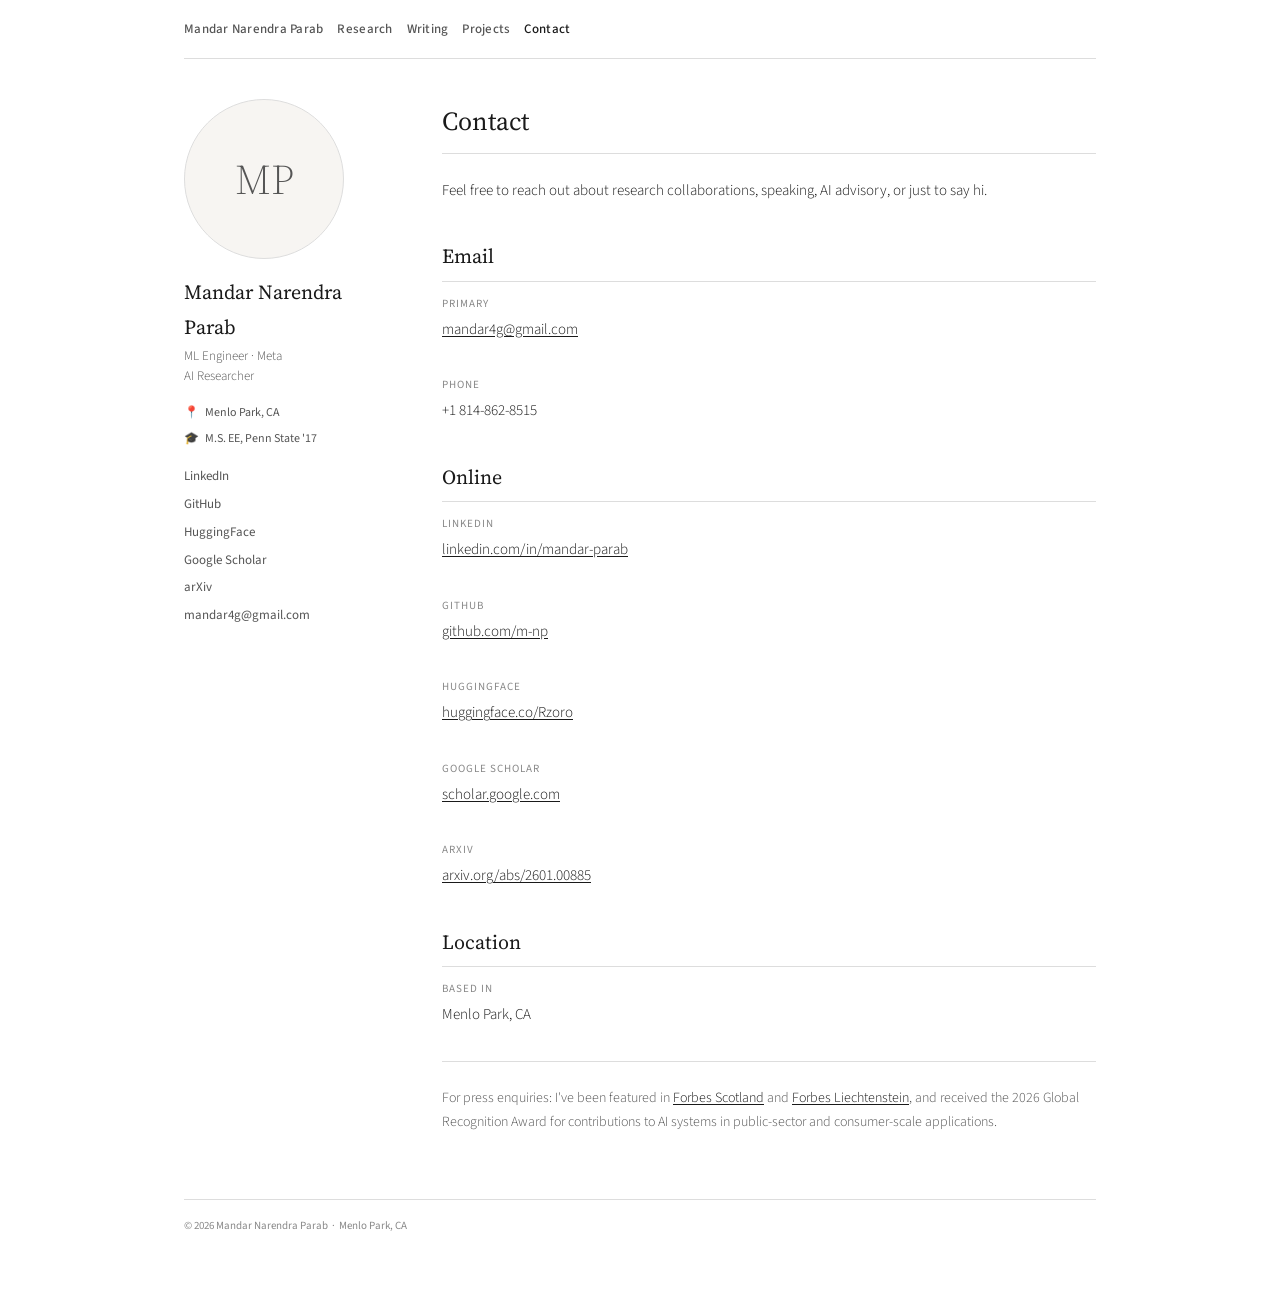
==== contact.html @ e18a935e "add multi files" ====
<!DOCTYPE html>
<html lang="en">

<head>
  <meta charset="UTF-8" />
  <meta name="viewport" content="width=device-width, initial-scale=1.0" />
  <title>Contact · Mandar Narendra Parab</title>
  <link rel="preconnect" href="https://fonts.googleapis.com" />
  <link rel="preconnect" href="https://fonts.gstatic.com" crossorigin />
  <link
    href="https://fonts.googleapis.com/css2?family=Source+Serif+4:ital,opsz,wght@0,8..60,300;0,8..60,400;1,8..60,300;1,8..60,400&family=Source+Sans+3:wght@300;400;500&display=swap"
    rel="stylesheet" />
  <link rel="stylesheet" href="css/style.css" />
</head>

<body>
  <div class="wrap">

    <nav class="topnav">
      <ul>
        <li><a href="index.html">Mandar Narendra Parab</a></li>
        <li><a href="research.html">Research</a></li>
        <li><a href="writing.html">Writing</a></li>
        <li><a href="projects.html">Projects</a></li>
        <li><a href="contact.html" class="active">Contact</a></li>
      </ul>
    </nav>

    <div class="layout">

      <aside class="sidebar">
        <div class="avatar">
          <span class="avatar-initials">MP</span>
        </div>
        <div class="sidebar-name">Mandar Narendra Parab</div>
        <div class="sidebar-sub">ML Engineer · Meta<br>AI Researcher</div>
        <div class="sidebar-meta">
          <div class="sidebar-meta-item"><span>📍</span><span>Menlo Park, CA</span></div>
          <div class="sidebar-meta-item"><span>🎓</span><span>M.S. EE, Penn State '17</span></div>
        </div>
        <ul class="sidebar-links">
          <li><a href="https://www.linkedin.com/in/mandar-parab" target="_blank">LinkedIn</a></li>
          <li><a href="https://github.com/m-np" target="_blank">GitHub</a></li>
          <li><a href="https://huggingface.co/Rzoro" target="_blank">HuggingFace</a></li>
          <li><a href="https://scholar.google.com/citations?user=GoEEL2kAAAAJ&hl=en" target="_blank">Google Scholar</a>
          </li>
          <li><a href="https://arxiv.org/abs/2601.00885" target="_blank">arXiv</a></li>
          <li><a href="mailto:mandar4g@gmail.com">mandar4g@gmail.com</a></li>
        </ul>
      </aside>

      <main class="main">
        <h1>Contact</h1>

        <p>
          Feel free to reach out about research collaborations, speaking, AI advisory, or just to say hi.
        </p>

        <h2>Email</h2>

        <div class="contact-block">
          <div class="contact-label">Primary</div>
          <div class="contact-value">
            <a href="mailto:mandar4g@gmail.com">mandar4g@gmail.com</a>
          </div>
        </div>

        <div class="contact-block">
          <div class="contact-label">Phone</div>
          <div class="contact-value">+1 814-862-8515</div>
        </div>

        <h2>Online</h2>

        <div class="contact-block">
          <div class="contact-label">LinkedIn</div>
          <div class="contact-value">
            <a href="https://www.linkedin.com/in/mandar-parab" target="_blank">linkedin.com/in/mandar-parab</a>
          </div>
        </div>

        <div class="contact-block">
          <div class="contact-label">GitHub</div>
          <div class="contact-value">
            <a href="https://github.com/m-np" target="_blank">github.com/m-np</a>
          </div>
        </div>

        <div class="contact-block">
          <div class="contact-label">HuggingFace</div>
          <div class="contact-value">
            <a href="https://huggingface.co/Rzoro" target="_blank">huggingface.co/Rzoro</a>
          </div>
        </div>

        <div class="contact-block">
          <div class="contact-label">Google Scholar</div>
          <div class="contact-value">
            <a href="https://scholar.google.com/citations?user=GoEEL2kAAAAJ&hl=en"
              target="_blank">scholar.google.com</a>
          </div>
        </div>

        <div class="contact-block">
          <div class="contact-label">arXiv</div>
          <div class="contact-value">
            <a href="https://arxiv.org/abs/2601.00885" target="_blank">arxiv.org/abs/2601.00885</a>
          </div>
        </div>

        <h2>Location</h2>

        <div class="contact-block">
          <div class="contact-label">Based in</div>
          <div class="contact-value">Menlo Park, CA</div>
        </div>

        <hr>

        <p style="color: var(--text-muted); font-weight: 300; font-size: 14px;">
          For press enquiries: I've been featured in
          <a href="https://www.forbes.com" target="_blank">Forbes Scotland</a> and
          <a href="https://www.forbes.com" target="_blank">Forbes Liechtenstein</a>,
          and received the 2026 Global Recognition Award for contributions to AI systems
          in public-sector and consumer-scale applications.
        </p>

      </main>
    </div>

    <div class="footer">&copy; 2026 Mandar Narendra Parab &nbsp;·&nbsp; Menlo Park, CA</div>

  </div>
</body>

</html>
---- css/style.css ----
/* ── Reset ── */
*, *::before, *::after { box-sizing: border-box; margin: 0; padding: 0; }

/* ── Variables ── */
:root {
  --text: #1a1a1a;
  --text-muted: #555;
  --text-light: #888;
  --border: #ddd;
  --border-light: #eee;
  --bg: #fff;
  --bg-soft: #f7f5f2;
}

/* ── Base ── */
body {
  font-family: 'Source Sans 3', Georgia, sans-serif;
  font-size: 15px;
  line-height: 1.75;
  color: var(--text);
  background: var(--bg);
}

a {
  color: var(--text);
  text-decoration: underline;
  text-underline-offset: 2px;
}

a:hover { opacity: 0.65; }

/* ── Wrapper ── */
.wrap {
  max-width: 960px;
  margin: 0 auto;
  padding: 0 1.5rem 5rem;
}

/* ── Top Nav ── */
.topnav {
  border-bottom: 1px solid var(--border);
  padding: 1rem 0;
  margin-bottom: 2.5rem;
}

.topnav ul {
  list-style: none;
  display: flex;
  flex-wrap: wrap;
  gap: 0;
}

.topnav a {
  font-size: 13px;
  font-weight: 500;
  color: var(--text-muted);
  text-decoration: none;
  padding: 4px 14px;
  letter-spacing: 0.02em;
}

.topnav a:first-child { padding-left: 0; }
.topnav a:hover { color: var(--text); }
.topnav a.active { color: var(--text); text-decoration: none; }

/* ── Layout ── */
.layout {
  display: grid;
  grid-template-columns: 210px 1fr;
  gap: 3rem;
  align-items: start;
}

/* ── Sidebar ── */
.sidebar {
  position: sticky;
  top: 1.5rem;
}

.avatar {
  width: 160px;
  height: 160px;
  border-radius: 50%;
  background: var(--bg-soft);
  border: 1px solid var(--border);
  display: flex;
  align-items: center;
  justify-content: center;
  margin-bottom: 1rem;
  overflow: hidden;
}

.avatar img {
  width: 100%;
  height: 100%;
  object-fit: cover;
  border-radius: 50%;
}

.avatar-initials {
  font-size: 42px;
  font-weight: 300;
  color: var(--text-muted);
  font-family: 'Source Serif 4', Georgia, serif;
}

.sidebar-name {
  font-family: 'Source Serif 4', Georgia, serif;
  font-size: 20px;
  font-weight: 400;
  margin-bottom: 2px;
}

.sidebar-sub {
  font-size: 13px;
  color: var(--text-muted);
  font-weight: 300;
  margin-bottom: 1rem;
  line-height: 1.5;
}

.sidebar-meta {
  font-size: 12px;
  color: var(--text-muted);
  margin-bottom: 1rem;
}

.sidebar-meta-item {
  display: flex;
  align-items: flex-start;
  gap: 6px;
  margin-bottom: 5px;
}

.sidebar-links {
  list-style: none;
  font-size: 13px;
  margin-top: 1rem;
  display: flex;
  flex-direction: column;
  gap: 5px;
}

.sidebar-links a {
  color: var(--text-muted);
  text-decoration: none;
}

.sidebar-links a:hover {
  color: var(--text);
  text-decoration: underline;
}

/* ── Main content ── */
.main p {
  margin-bottom: 1rem;
  font-weight: 300;
}

.main h1 {
  font-family: 'Source Serif 4', Georgia, serif;
  font-size: 26px;
  font-weight: 400;
  margin-bottom: 1.5rem;
  padding-bottom: 0.5rem;
  border-bottom: 1px solid var(--border);
}

.main h2 {
  font-family: 'Source Serif 4', Georgia, serif;
  font-size: 20px;
  font-weight: 400;
  margin: 2.2rem 0 0.75rem;
  padding-bottom: 0.4rem;
  border-bottom: 1px solid var(--border);
}

.main h3 {
  font-size: 15px;
  font-weight: 500;
  margin-bottom: 0.3rem;
}

hr {
  border: none;
  border-top: 1px solid var(--border);
  margin: 1.5rem 0;
}

.main ul {
  padding-left: 1.5rem;
  margin-bottom: 1rem;
}

.main ul li {
  font-weight: 300;
  margin-bottom: 0.4rem;
}

.main ul li strong { font-weight: 500; }

/* ── Paper / Research card ── */
.paper {
  margin-bottom: 1.6rem;
  padding-bottom: 1.6rem;
  border-bottom: 1px solid var(--border-light);
}

.paper:last-child { border-bottom: none; margin-bottom: 0; padding-bottom: 0; }

.paper-title {
  font-weight: 500;
  font-size: 15px;
  margin-bottom: 2px;
}

.paper-meta {
  font-size: 12px;
  color: var(--text-muted);
  font-weight: 300;
  margin-bottom: 6px;
}

.paper-meta a { color: var(--text-muted); }

.paper-desc {
  font-size: 13px;
  color: var(--text-muted);
  font-weight: 300;
  line-height: 1.65;
}

.paper-tags {
  margin-top: 8px;
  display: flex;
  flex-wrap: wrap;
  gap: 5px;
}

.tag {
  font-size: 11px;
  padding: 2px 8px;
  border: 1px solid var(--border);
  color: var(--text-muted);
  letter-spacing: 0.04em;
  border-radius: 2px;
}

/* ── Writing card ── */
.writing-item {
  margin-bottom: 1.4rem;
  padding-bottom: 1.4rem;
  border-bottom: 1px solid var(--border-light);
}

.writing-item:last-child { border-bottom: none; }

.writing-pub {
  font-size: 11px;
  text-transform: uppercase;
  letter-spacing: 0.09em;
  color: var(--text-light);
  margin-bottom: 4px;
}

.writing-title {
  font-family: 'Source Serif 4', Georgia, serif;
  font-size: 17px;
  font-weight: 400;
  margin-bottom: 4px;
}

.writing-desc {
  font-size: 13px;
  color: var(--text-muted);
  font-weight: 300;
  margin-bottom: 6px;
  line-height: 1.6;
}

/* ── Project / shipped item ── */
.project-item {
  margin-bottom: 1.6rem;
  padding-bottom: 1.6rem;
  border-bottom: 1px solid var(--border-light);
}

.project-item:last-child { border-bottom: none; }

.project-company {
  font-size: 11px;
  text-transform: uppercase;
  letter-spacing: 0.09em;
  color: var(--text-light);
  margin-bottom: 3px;
}

.project-title {
  font-weight: 500;
  font-size: 15px;
  margin-bottom: 5px;
}

.project-desc {
  font-size: 13px;
  color: var(--text-muted);
  font-weight: 300;
  line-height: 1.65;
}

/* ── Contact ── */
.contact-block {
  margin-bottom: 2rem;
}

.contact-label {
  font-size: 11px;
  text-transform: uppercase;
  letter-spacing: 0.09em;
  color: var(--text-light);
  margin-bottom: 4px;
}

.contact-value {
  font-size: 15px;
  font-weight: 300;
}

.contact-value a {
  color: var(--text);
}

/* ── Footer ── */
.footer {
  margin-top: 3rem;
  padding-top: 1rem;
  border-top: 1px solid var(--border);
  font-size: 11px;
  color: var(--text-light);
}

/* ── Responsive ── */
@media (max-width: 640px) {
  .layout { grid-template-columns: 1fr; }
  .sidebar { position: static; }
  .avatar { width: 120px; height: 120px; }
  .topnav a { font-size: 12px; padding: 4px 8px; }
}
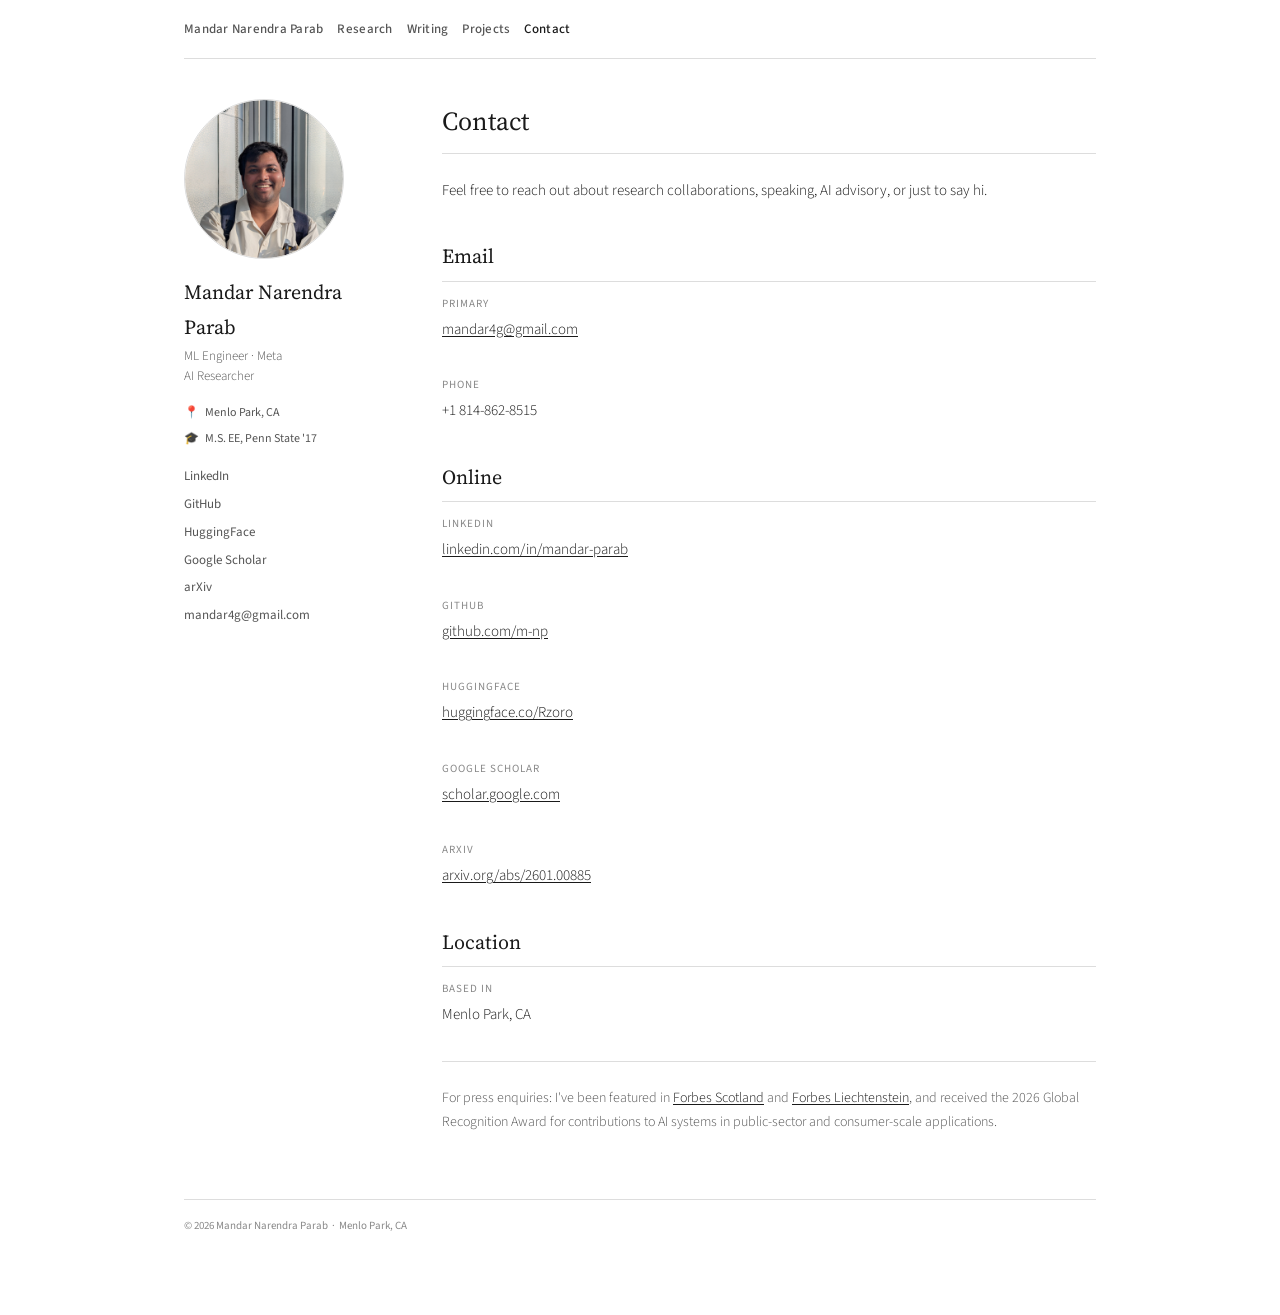
==== commit f2438a22: "add profile image" ====
--- a/contact.html
+++ b/contact.html
@@ -30,7 +30,7 @@
 
       <aside class="sidebar">
         <div class="avatar">
-          <span class="avatar-initials">MP</span>
+          <img src="images/profile.jpg" alt="Mandar Narendra Parab">
         </div>
         <div class="sidebar-name">Mandar Narendra Parab</div>
         <div class="sidebar-sub">ML Engineer · Meta<br>AI Researcher</div>
@@ -39,7 +39,7 @@
           <div class="sidebar-meta-item"><span>🎓</span><span>M.S. EE, Penn State '17</span></div>
         </div>
         <ul class="sidebar-links">
-          <li><a href="https://www.linkedin.com/in/mandar-parab" target="_blank">LinkedIn</a></li>
+          <li><a href="https://www.linkedin.com/in/mandar-parab-11560974/" target="_blank">LinkedIn</a></li>
           <li><a href="https://github.com/m-np" target="_blank">GitHub</a></li>
           <li><a href="https://huggingface.co/Rzoro" target="_blank">HuggingFace</a></li>
           <li><a href="https://scholar.google.com/citations?user=GoEEL2kAAAAJ&hl=en" target="_blank">Google Scholar</a>
@@ -75,7 +75,8 @@
         <div class="contact-block">
           <div class="contact-label">LinkedIn</div>
           <div class="contact-value">
-            <a href="https://www.linkedin.com/in/mandar-parab" target="_blank">linkedin.com/in/mandar-parab</a>
+            <a href="https://www.linkedin.com/in/mandar-parab-11560974/"
+              target="_blank">linkedin.com/in/mandar-parab</a>
           </div>
         </div>
 
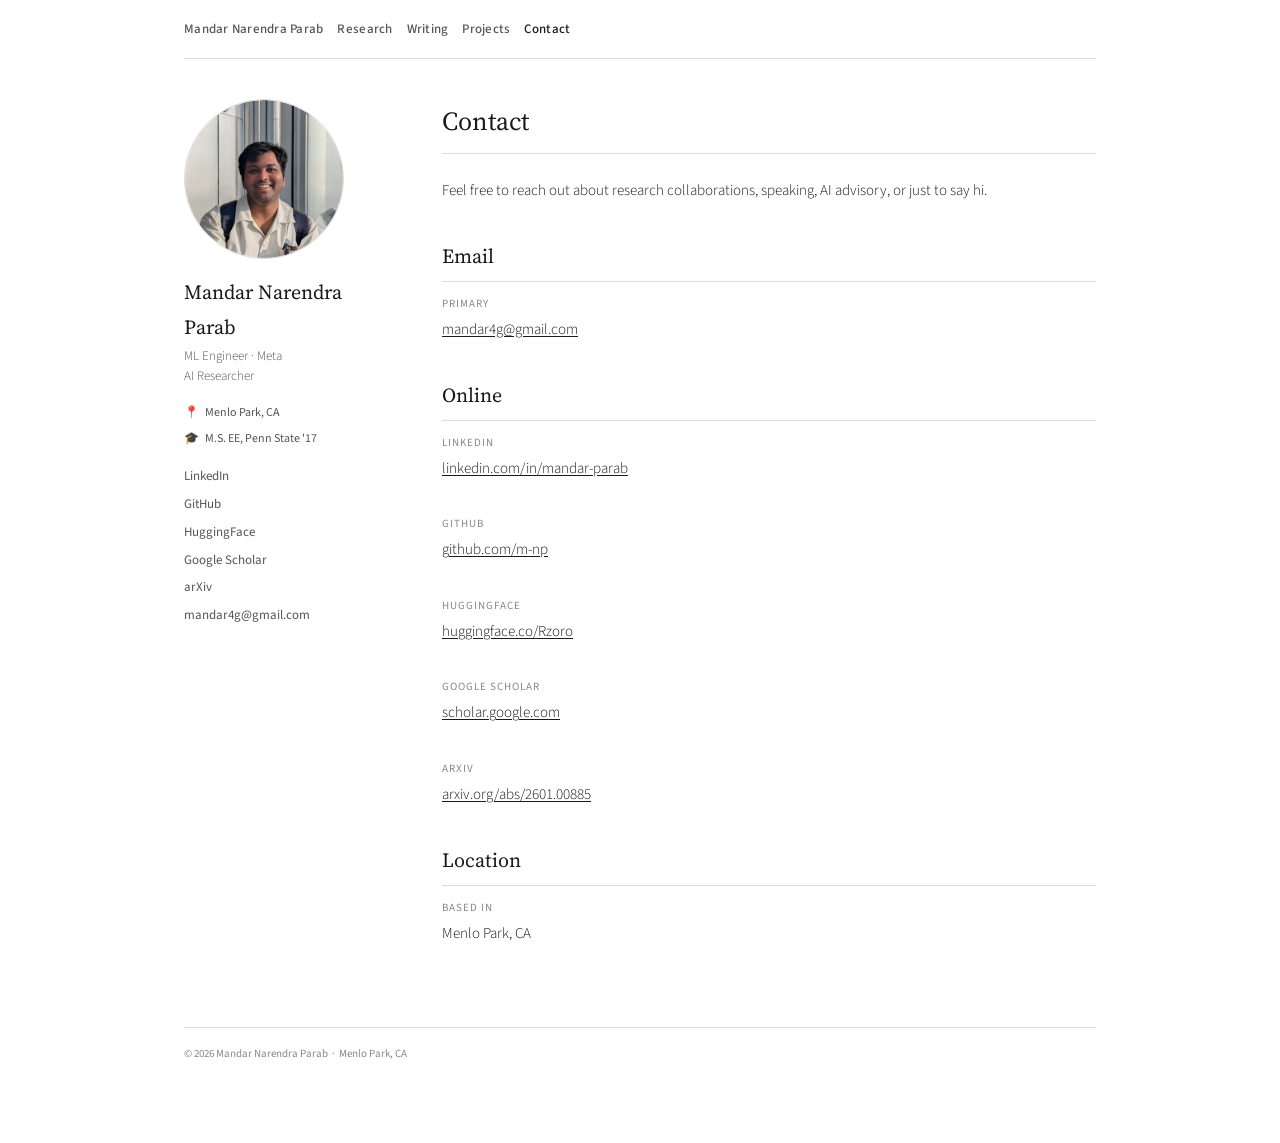
==== commit ec8f6cc1: "Final edits" ====
--- a/contact.html
+++ b/contact.html
@@ -65,11 +65,6 @@
           </div>
         </div>
 
-        <div class="contact-block">
-          <div class="contact-label">Phone</div>
-          <div class="contact-value">+1 814-862-8515</div>
-        </div>
-
         <h2>Online</h2>
 
         <div class="contact-block">
@@ -116,16 +111,6 @@
           <div class="contact-value">Menlo Park, CA</div>
         </div>
 
-        <hr>
-
-        <p style="color: var(--text-muted); font-weight: 300; font-size: 14px;">
-          For press enquiries: I've been featured in
-          <a href="https://www.forbes.com" target="_blank">Forbes Scotland</a> and
-          <a href="https://www.forbes.com" target="_blank">Forbes Liechtenstein</a>,
-          and received the 2026 Global Recognition Award for contributions to AI systems
-          in public-sector and consumer-scale applications.
-        </p>
-
       </main>
     </div>
 
